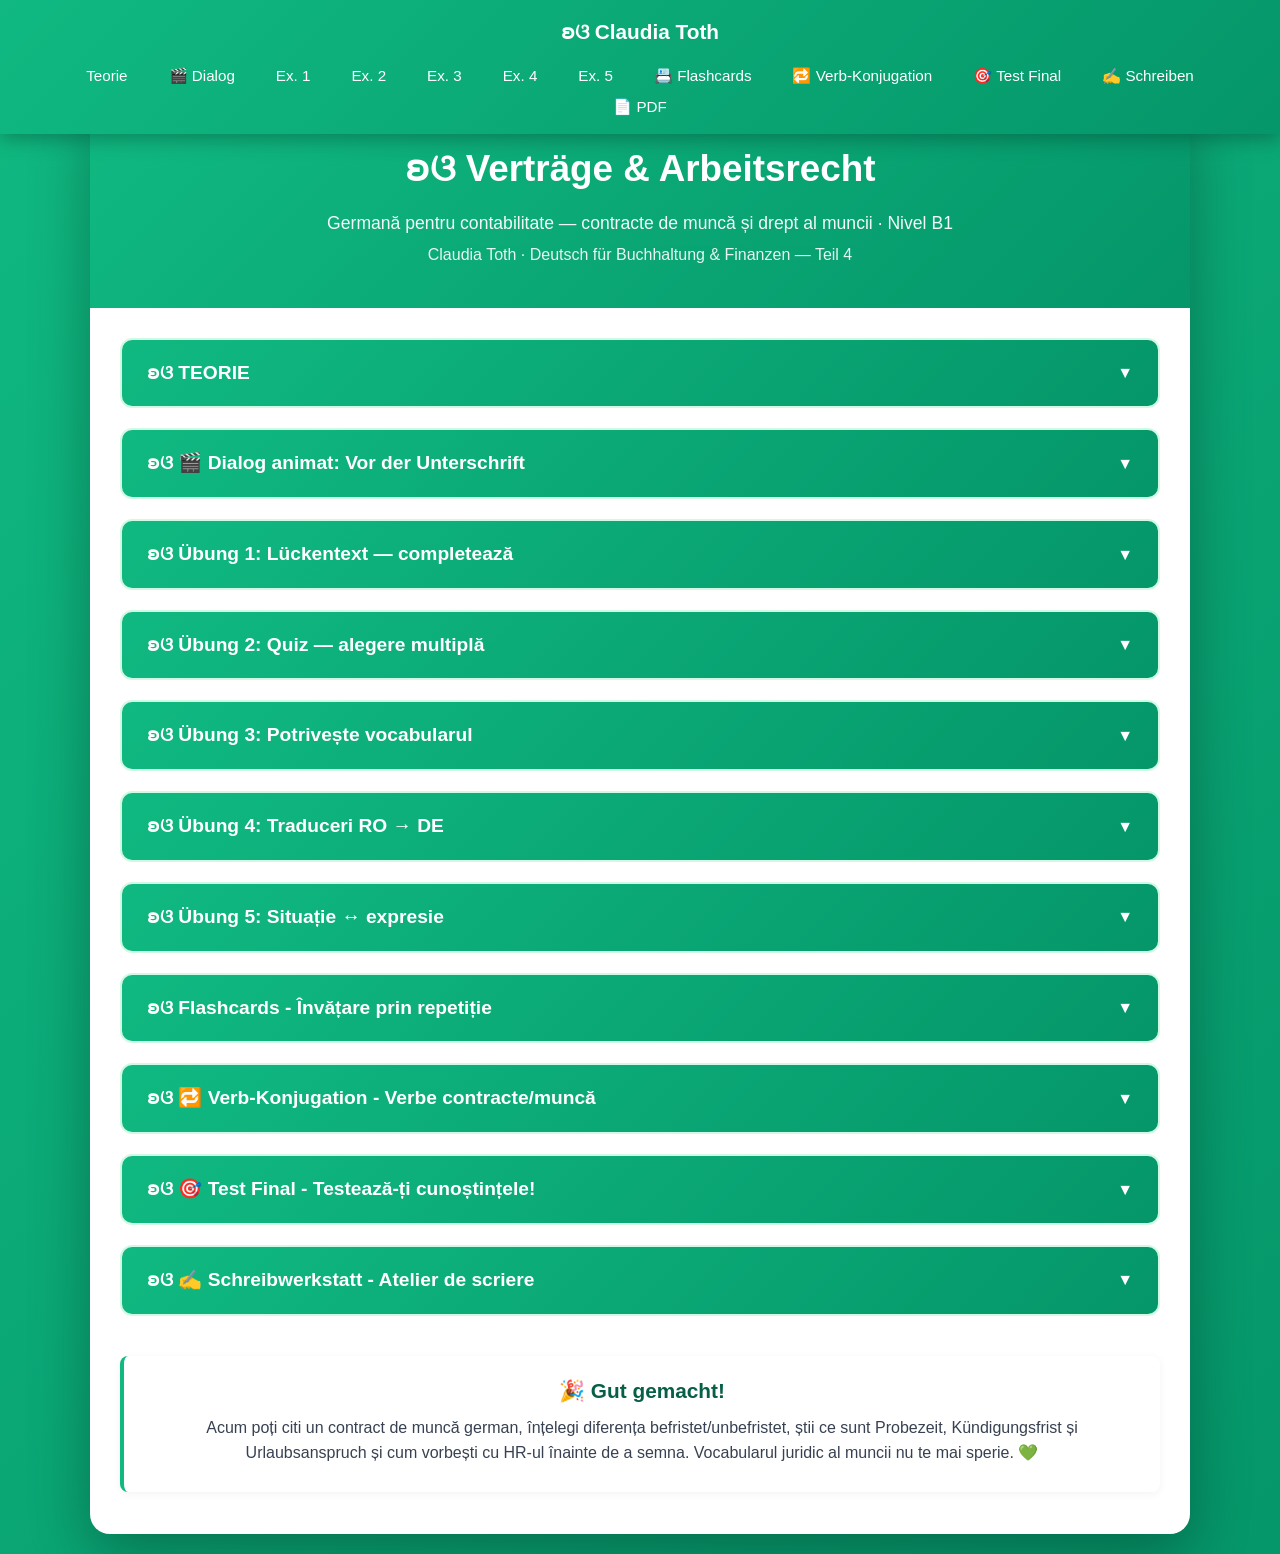
==== index.html @ 145c4a1c "Buchhaltung Teil 4 — Verträge & Arbeitsrecht (B1) Contract de muncă și drept al muncii: Arbeitsvertr" ====
<!DOCTYPE html>
<html lang="ro">
<head>
    <meta charset="UTF-8">
    <meta name="robots" content="noindex, nofollow">
    <meta name="viewport" content="width=device-width, initial-scale=1.0">
    <title>Verträge & Arbeitsrecht — germană pentru contabilitate · B1</title>
    <meta property="og:title" content="Buchhaltung Teil 4 — Verträge & Arbeitsrecht">
    <meta property="og:description" content="Germană pentru contracte de muncă și drept al muncii: Arbeitsvertrag, Probezeit, Kündigungsfrist, Urlaub, befristet/unbefristet + dialog animat la HR. Nivel B1.">
    <meta property="og:type" content="website">
    <link rel="stylesheet" href="styles.css">
</head>
<body>
    <nav class="navbar">
        <a href="#top" class="navbar-logo">ʚଓ Claudia Toth</a>
        <ul class="navbar-menu">
            <li><a href="#teorie" onclick="openSection(0)">Teorie</a></li>
            <li><a href="#dialog" onclick="openSection(1)">🎬 Dialog</a></li>
            <li><a href="#ex1" onclick="openSection(2)">Ex. 1</a></li>
            <li><a href="#ex2" onclick="openSection(3)">Ex. 2</a></li>
            <li><a href="#ex3" onclick="openSection(4)">Ex. 3</a></li>
            <li><a href="#ex4" onclick="openSection(5)">Ex. 4</a></li>
            <li><a href="#ex5" onclick="openSection(6)">Ex. 5</a></li>
            <li><a href="#flashcards" onclick="openSection(7)">📇 Flashcards</a></li>
            <li><a href="#verbs" onclick="openSection(8)">🔁 Verb-Konjugation</a></li>
            <li><a href="#final-test" onclick="openSection(9)">🎯 Test Final</a></li>
            <li><a href="#schreiben" onclick="openSection(10)">✍️ Schreiben</a></li>
            <li><a href="curs-buchhaltung-4-vertraege-arbeitsrecht.pdf" download>📄 PDF</a></li>
        </ul>
    </nav>

    <div class="container" id="top">
        <div class="header">
            <h1>ʚଓ Verträge & Arbeitsrecht</h1>
            <p class="subtitle">Germană pentru contabilitate — contracte de muncă și drept al muncii · Nivel B1</p>
            <p>Claudia Toth · Deutsch für Buchhaltung & Finanzen — Teil 4</p>
        </div>

        <div class="content">
            <div class="section" id="teorie">
                <div class="section-header" onclick="toggleMainSection(0)"><h3>ʚଓ TEORIE</h3><span class="arrow">▼</span></div>
                <div class="section-content" id="main-section-0"><div id="theory-container"></div></div>
            </div>

            <div class="section" id="dialog">
                <div class="section-header" onclick="toggleMainSection(1)"><h3>ʚଓ 🎬 Dialog animat: Vor der Unterschrift</h3><span class="arrow">▼</span></div>
                <div class="section-content" id="main-section-1">
                    <p style="margin-bottom:14px;"><em>Apasă ▶️ Pornește. Andreea are contractul în față și, înainte să semneze, întreabă HR-ul despre perioada de probă, concediu și preaviz. Herr Berger îi explică. Reascultă orice replică cu 🔁.</em></p>
                    <div id="dialog1-container"></div>
                </div>
            </div>

            <div class="section" id="ex1">
                <div class="section-header" onclick="toggleMainSection(2)"><h3>ʚଓ Übung 1: Lückentext — completează</h3><span class="arrow">▼</span></div>
                <div class="section-content" id="main-section-2">
                    <div id="ex1-container"></div>
                    <div class="btn-container"><button class="btn btn-check" onclick="checkExercise(1)">✓ Verifica</button><button class="btn btn-reset" onclick="resetExercise(1)">↻ Reseteaza</button></div>
                    <div class="score" id="score-1"></div>
                </div>
            </div>

            <div class="section" id="ex2">
                <div class="section-header" onclick="toggleMainSection(3)"><h3>ʚଓ Übung 2: Quiz — alegere multiplă</h3><span class="arrow">▼</span></div>
                <div class="section-content" id="main-section-3">
                    <div id="ex2-container"></div>
                    <div class="btn-container"><button class="btn btn-check" onclick="checkExercise(2)">✓ Verifica</button><button class="btn btn-reset" onclick="resetExercise(2)">↻ Reseteaza</button></div>
                    <div class="score" id="score-2"></div>
                </div>
            </div>

            <div class="section" id="ex3">
                <div class="section-header" onclick="toggleMainSection(4)"><h3>ʚଓ Übung 3: Potrivește vocabularul</h3><span class="arrow">▼</span></div>
                <div class="section-content" id="main-section-4">
                    <div id="ex3-container"></div>
                    <div class="btn-container"><button class="btn btn-check" onclick="checkExercise(3)">✓ Verifica</button><button class="btn btn-reset" onclick="resetExercise(3)">↻ Reseteaza</button></div>
                    <div class="score" id="score-3"></div>
                </div>
            </div>

            <div class="section" id="ex4">
                <div class="section-header" onclick="toggleMainSection(5)"><h3>ʚଓ Übung 4: Traduceri RO → DE</h3><span class="arrow">▼</span></div>
                <div class="section-content" id="main-section-5">
                    <div id="ex4-container"></div>
                    <div class="btn-container"><button class="btn btn-check" onclick="checkExercise(4)">✓ Verifica</button><button class="btn btn-reset" onclick="resetExercise(4)">↻ Reseteaza</button></div>
                    <div class="score" id="score-4"></div>
                </div>
            </div>

            <div class="section" id="ex5">
                <div class="section-header" onclick="toggleMainSection(6)"><h3>ʚଓ Übung 5: Situație ↔ expresie</h3><span class="arrow">▼</span></div>
                <div class="section-content" id="main-section-6">
                    <div id="ex5-container"></div>
                    <div class="btn-container"><button class="btn btn-check" onclick="checkExercise(5)">✓ Verifica</button><button class="btn btn-reset" onclick="resetExercise(5)">↻ Reseteaza</button></div>
                    <div class="score" id="score-5"></div>
                </div>
            </div>

            <div class="section" id="flashcards">
                <div class="section-header" onclick="toggleMainSection(7)"><h3>ʚଓ Flashcards - Învățare prin repetiție</h3><span class="arrow">▼</span></div>
                <div class="section-content" id="main-section-7"><div id="flashcards-container"></div></div>
            </div>

            <div class="section" id="verbs">
                <div class="section-header" onclick="toggleMainSection(8)"><h3>ʚଓ 🔁 Verb-Konjugation - Verbe contracte/muncă</h3><span class="arrow">▼</span></div>
                <div class="section-content" id="main-section-8"><div id="verbs-container"></div></div>
            </div>

            <div class="section" id="final-test">
                <div class="section-header" onclick="toggleMainSection(9)"><h3>ʚଓ 🎯 Test Final - Testează-ți cunoștințele!</h3><span class="arrow">▼</span></div>
                <div class="section-content" id="main-section-9"><div id="final-test-container"></div></div>
            </div>

            <div class="section" id="schreiben">
                <div class="section-header" onclick="toggleMainSection(10)"><h3>ʚଓ ✍️ Schreibwerkstatt - Atelier de scriere</h3><span class="arrow">▼</span></div>
                <div class="section-content" id="main-section-10">
                    <div class="exercise-instruction">
                        <strong>✍️ Sarcina de scriere:</strong> Scrie un text scurt (aprox. <strong>40-60 de cuvinte</strong>) — descrie contractul tău de muncă din Germania sau întrebările pe care le ai înainte de a semna. Folosește <strong>minimum 6 cuvinte</strong> din lecție.
                    </div>
                    <div class="theory-box" style="background:#f0fdf4;">
                        <h4>💡 Răspunde la întrebările (Leitfragen):</h4>
                        <ul style="margin:6px 0 0 18px; line-height:1.7;">
                            <li>📄 <strong>Ist Ihr Vertrag befristet oder unbefristet?</strong> (Contractul tău e determinat sau nedeterminat?)</li>
                            <li>🕒 <strong>Wie lange ist die Probezeit?</strong> (Cât e perioada de probă?)</li>
                            <li>🌴 <strong>Wie viele Urlaubstage haben Sie?</strong> (Câte zile de concediu ai?)</li>
                            <li>📝 <strong>Wie lang ist die Kündigungsfrist?</strong> (Cât e termenul de preaviz?)</li>
                            <li>👔 <strong>Was möchten Sie fragen, bevor Sie unterschreiben?</strong> (Ce vrei să întrebi înainte de a semna?)</li>
                        </ul>
                    </div>
                    <div class="theory-box" style="background:#fffbeb; border-left:4px solid #f59e0b;">
                        <h4>📝 Model (ca să-ți fie mai ușor):</h4>
                        <p class="de" style="color:#065f46;"><em>Morgen unterschreibe ich meinen Arbeitsvertrag. Der Vertrag ist zunächst auf ein Jahr befristet. Die Probezeit dauert sechs Monate. Ich habe 30 Urlaubstage im Jahr und arbeite in Vollzeit. Die Kündigungsfrist ist vier Wochen. Bevor ich unterschreibe, möchte ich fragen: Kann der Vertrag danach verlängert werden?</em></p>
                        <p class="ro" style="color:#6b7280; font-style:italic;">(Mâine îmi semnez contractul de muncă. Contractul e deocamdată pe perioadă determinată, pe un an. Perioada de probă durează șase luni. Am 30 de zile de concediu pe an și lucrez cu normă întreagă. Termenul de preaviz e patru săptămâni. Înainte să semnez, vreau să întreb: poate fi prelungit contractul după aceea?)</p>
                    </div>
                    <div style="text-align:center; margin-top:22px;">
                        <p style="color:#047857; margin-bottom:14px; font-size:1rem;">Când ești gata, trimite-mi textul tău prin formular. Îl citesc și îți dau feedback personalizat. 🦋</p>
                        <a href="https://forms.gle/RGNQKLN9sDPWQDJt6" target="_blank" rel="noopener noreferrer" style="display:inline-block; background:#10B981; color:white; padding:14px 32px; border-radius:10px; text-decoration:none; font-weight:bold; font-size:1.05rem; box-shadow:0 2px 6px rgba(16,185,129,0.3);">✍️ Trimite textul tău →</a>
                    </div>
                </div>
            </div>

            <div class="theory-box" style="text-align: center; margin-top: 40px;">
                <p style="font-size: 1.3rem; font-weight: bold; color: #065f46;">🎉 Gut gemacht!</p>
                <p>Acum poți citi un contract de muncă german, înțelegi diferența befristet/unbefristet, știi ce sunt Probezeit, Kündigungsfrist și Urlaubsanspruch și cum vorbești cu HR-ul înainte de a semna. Vocabularul juridic al muncii nu te mai sperie. 💚</p>
            </div>
        </div>
    </div>

    <script src="theory.js"></script>
    <script src="dialogs.js?v=1"></script>
    <script src="exercises.js"></script>
    <script src="flashcards.js"></script>
    <script src="verbs.js"></script>
    <script src="final-test.js"></script>
    <script src="main.js"></script>
</body>
</html>
---- styles.css ----
/* ============================================
   CLAUDIA TOTH - NOMEN-VERB-VERBINDUNGEN
   Design verde profesional · Mobile responsive
   ============================================ */

* {
    margin: 0;
    padding: 0;
    box-sizing: border-box;
}

body {
    font-family: 'Segoe UI', Tahoma, Geneva, Verdana, sans-serif;
    background: linear-gradient(135deg, #10b981 0%, #059669 100%);
    line-height: 1.6;
    padding: 0;
    padding-top: 80px;
    min-height: 100vh;
    color: #374151;
}

/* ============================================
   NAVIGATION BAR
   ============================================ */
.navbar {
    position: fixed;
    top: 0;
    left: 0;
    right: 0;
    background: linear-gradient(135deg, #10b981 0%, #059669 100%);
    padding: 15px 30px;
    box-shadow: 0 4px 20px rgba(0,0,0,0.3);
    z-index: 1000;
    display: flex;
    flex-direction: column;
    gap: 15px;
    align-items: center;
    justify-content: center;
}

.navbar-logo {
    color: white;
    font-size: 1.3rem;
    font-weight: bold;
    text-decoration: none;
}

.navbar-menu {
    display: flex;
    gap: 5px;
    list-style: none;
    align-items: center;
    flex-wrap: wrap;
    justify-content: center;
}

.navbar-menu a {
    color: white;
    text-decoration: none;
    padding: 10px 18px;
    border-radius: 8px;
    transition: all 0.3s;
    font-size: 0.95rem;
    font-weight: 500;
}

.navbar-menu a:hover {
    background: rgba(255,255,255,0.2);
    transform: translateY(-2px);
}

/* ============================================
   CONTAINER PRINCIPAL
   ============================================ */
.container {
    max-width: 1100px;
    margin: 20px auto;
    background: white;
    border-radius: 20px;
    box-shadow: 0 20px 60px rgba(0,0,0,0.3);
    overflow: hidden;
}

.header {
    background: linear-gradient(135deg, #10b981 0%, #059669 100%);
    color: white;
    padding: 40px 30px;
    text-align: center;
}

.header h1 {
    font-size: 2.3rem;
    margin-bottom: 10px;
}

.header .subtitle {
    font-size: 1.1rem;
    opacity: 0.95;
    margin-bottom: 5px;
}

.header p {
    font-size: 1rem;
    opacity: 0.9;
}

.content {
    padding: 30px;
}

/* ============================================
   SECȚIUNI (Teorie + Exerciții)
   ============================================ */
.section {
    margin-bottom: 20px;
    scroll-margin-top: 100px;
    border-radius: 12px;
    overflow: hidden;
    border: 2px solid #d1fae5;
}

.section-header {
    background: linear-gradient(135deg, #10b981 0%, #059669 100%);
    color: white;
    padding: 18px 25px;
    cursor: pointer;
    display: flex;
    justify-content: space-between;
    align-items: center;
    transition: all 0.3s;
}

.section-header:hover {
    background: linear-gradient(135deg, #059669 0%, #047857 100%);
}

.section-header h3 {
    font-size: 1.2rem;
}

.arrow {
    transition: transform 0.3s;
    font-size: 1rem;
}

.arrow.rotated {
    transform: rotate(180deg);
}

.section-content {
    display: none;
    padding: 25px;
    background: #f0fdf4;
}

.section-content.active {
    display: block;
    animation: fadeIn 0.4s ease-in-out;
}

@keyframes fadeIn {
    from { opacity: 0; transform: translateY(-5px); }
    to { opacity: 1; transform: translateY(0); }
}

/* ============================================
   SUB-SECȚIUNI (în Teorie)
   ============================================ */
.sub-section {
    margin-bottom: 12px;
    border-radius: 10px;
    overflow: hidden;
    border: 1px solid #a7f3d0;
    background: white;
}

.sub-section-header {
    background: #d1fae5;
    color: #065f46;
    padding: 12px 18px;
    cursor: pointer;
    display: flex;
    justify-content: space-between;
    align-items: center;
    font-weight: 600;
    transition: background 0.3s;
    gap: 10px;
}

.sub-section-header > span:first-child {
    flex: 1;
}

.sub-section-header:hover {
    background: #a7f3d0;
}

/* ============================================
   AUDIO PLAYER (Play / Stop la fiecare subtitlu)
   ============================================ */
.audio-player {
    display: flex;
    align-items: center;
}

.audio-btn {
    background: #10b981;
    color: white;
    border: none;
    width: 36px;
    height: 36px;
    border-radius: 50%;
    cursor: pointer;
    font-size: 0.9rem;
    transition: all 0.3s;
    display: flex;
    align-items: center;
    justify-content: center;
    padding: 0;
    box-shadow: 0 2px 6px rgba(16, 185, 129, 0.3);
}

.audio-btn:hover {
    background: #059669;
    transform: scale(1.1);
    box-shadow: 0 4px 10px rgba(16, 185, 129, 0.5);
}

.audio-btn:active {
    transform: scale(0.95);
}

.lesson-audio {
    display: flex;
    align-items: center;
    gap: 12px;
    margin-bottom: 18px;
    padding: 10px 14px;
    background: #f0fdf4;
    border-left: 4px solid #10b981;
    border-radius: 6px;
}

.lesson-audio-label {
    color: #065f46;
    font-weight: 600;
    font-size: 0.95rem;
}

.sub-arrow {
    transition: transform 0.3s;
}

.sub-arrow.rotated {
    transform: rotate(180deg);
}

.sub-section-content {
    display: none;
    padding: 18px;
    background: white;
}

.sub-section-content.active {
    display: block;
}

/* ============================================
   THEORY BOX
   ============================================ */
.theory-box {
    background: white;
    border-left: 4px solid #10b981;
    padding: 18px 22px;
    margin: 12px 0;
    border-radius: 8px;
    box-shadow: 0 2px 8px rgba(0,0,0,0.05);
}

.theory-box h4 {
    color: #065f46;
    margin-bottom: 10px;
    font-size: 1.1rem;
}

.theory-box p {
    margin-bottom: 8px;
}

.theory-box ul {
    margin-left: 20px;
    margin-top: 8px;
}

.theory-box li {
    margin-bottom: 6px;
}

/* Exemple în context */
.example-box {
    background: #ecfdf5;
    border: 1px dashed #10b981;
    padding: 12px 16px;
    border-radius: 8px;
    margin: 10px 0;
    font-style: italic;
}

.example-box .de {
    color: #065f46;
    font-weight: 600;
    font-style: normal;
}

.example-box .ro {
    color: #6b7280;
    font-size: 0.95rem;
    margin-top: 4px;
}

/* Tabele teorie */
.theory-table {
    width: 100%;
    border-collapse: collapse;
    margin: 12px 0;
    background: white;
    border-radius: 8px;
    overflow: hidden;
    box-shadow: 0 2px 6px rgba(0,0,0,0.05);
}

.theory-table th {
    background: #10b981;
    color: white;
    padding: 12px;
    text-align: left;
    font-weight: 600;
}

.theory-table td {
    padding: 10px 12px;
    border-bottom: 1px solid #d1fae5;
}

.theory-table tr:last-child td {
    border-bottom: none;
}

.theory-table tr:nth-child(even) {
    background: #f0fdf4;
}

.theory-table .verb {
    color: #059669;
    font-weight: bold;
}

.theory-table .nomen {
    color: #065f46;
    font-weight: 600;
}

.theory-table .ro-text {
    color: #6b7280;
    font-style: italic;
    font-size: 0.95rem;
}

/* ============================================
   EXERCIȚII
   ============================================ */
.exercise-instruction {
    background: #fffbeb;
    border-left: 4px solid #f59e0b;
    padding: 12px 18px;
    margin-bottom: 18px;
    border-radius: 8px;
    color: #78350f;
}

.exercise-item {
    background: white;
    padding: 15px 18px;
    margin-bottom: 12px;
    border-radius: 10px;
    display: flex;
    align-items: flex-start;
    gap: 12px;
    flex-wrap: wrap;
    box-shadow: 0 2px 6px rgba(0,0,0,0.05);
}

.exercise-number {
    background: #10b981;
    color: white;
    width: 30px;
    height: 30px;
    border-radius: 50%;
    display: flex;
    align-items: center;
    justify-content: center;
    font-weight: bold;
    flex-shrink: 0;
    font-size: 0.9rem;
}

.input-group {
    flex: 1;
    min-width: 200px;
    display: flex;
    flex-direction: column;
    gap: 6px;
}

.input-group label {
    color: #374151;
    font-size: 1rem;
    line-height: 1.5;
}

.input-group .nomen-highlight {
    color: #065f46;
    font-weight: bold;
    background: #d1fae5;
    padding: 2px 8px;
    border-radius: 5px;
}

.input-group input[type="text"],
.input-group select {
    padding: 10px 14px;
    border: 2px solid #d1fae5;
    border-radius: 8px;
    font-size: 1rem;
    font-family: inherit;
    transition: all 0.3s;
    background: white;
}

.input-group input[type="text"]:focus,
.input-group select:focus {
    outline: none;
    border-color: #10b981;
    box-shadow: 0 0 0 3px rgba(16, 185, 129, 0.15);
}

/* Multiple choice */
.mc-options {
    display: flex;
    flex-direction: column;
    gap: 8px;
    margin-top: 8px;
}

.mc-option {
    display: flex;
    align-items: center;
    gap: 10px;
    padding: 8px 12px;
    border-radius: 8px;
    transition: background 0.2s;
    cursor: pointer;
}

.mc-option:hover {
    background: #f0fdf4;
}

.mc-option input[type="radio"] {
    cursor: pointer;
    width: 18px;
    height: 18px;
    accent-color: #10b981;
}

.mc-option label {
    cursor: pointer;
    flex: 1;
}

/* Feedback */
.feedback {
    width: 100%;
    margin-top: 8px;
    padding: 0;
    font-size: 0.95rem;
    border-radius: 6px;
    transition: all 0.3s;
}

.feedback.correct {
    background: #d1fae5;
    color: #065f46;
    padding: 10px 14px;
    border-left: 3px solid #10b981;
}

.feedback.incorrect {
    background: #fee2e2;
    color: #991b1b;
    padding: 10px 14px;
    border-left: 3px solid #ef4444;
}

.feedback.correct::before {
    content: "✓ Richtig! ";
    font-weight: bold;
}

.feedback.incorrect::before {
    content: "✗ Falsch. ";
    font-weight: bold;
}

/* ============================================
   BUTOANE
   ============================================ */
.btn-container {
    display: flex;
    gap: 15px;
    justify-content: center;
    margin: 30px 0;
    flex-wrap: wrap;
}

.btn {
    padding: 14px 32px;
    border: none;
    border-radius: 10px;
    font-size: 1rem;
    font-weight: 600;
    cursor: pointer;
    transition: all 0.3s;
    font-family: inherit;
}

.btn-check {
    background: linear-gradient(135deg, #10b981 0%, #059669 100%);
    color: white;
}

.btn-check:hover {
    transform: translateY(-2px);
    box-shadow: 0 8px 20px rgba(16, 185, 129, 0.4);
}

.btn-reset {
    background: #6b7280;
    color: white;
}

.btn-reset:hover {
    background: #4b5563;
    transform: translateY(-2px);
    box-shadow: 0 8px 20px rgba(107, 114, 128, 0.4);
}

/* ============================================
   SCOR
   ============================================ */
.score {
    display: none;
    background: linear-gradient(135deg, #10b981 0%, #059669 100%);
    color: white;
    padding: 25px;
    border-radius: 12px;
    text-align: center;
    margin: 20px 0;
    scroll-margin-top: 100px;
}

.score.show {
    display: block;
    animation: fadeIn 0.5s;
}

.score-value {
    font-size: 2rem;
    font-weight: bold;
    margin-bottom: 10px;
}

.score-message {
    font-size: 1.1rem;
}

/* ============================================
   FLASHCARDS
   ============================================ */
.flashcard-counter {
    text-align: center;
    margin-bottom: 15px;
    color: #065f46;
    font-weight: 600;
}

.flashcard {
    background: white;
    border-radius: 16px;
    padding: 50px 30px;
    min-height: 220px;
    display: flex;
    align-items: center;
    justify-content: center;
    text-align: center;
    cursor: pointer;
    box-shadow: 0 4px 15px rgba(0,0,0,0.1);
    transition: transform 0.3s;
    position: relative;
    border: 3px solid #10b981;
}

.flashcard:hover {
    transform: scale(1.02);
}

.flashcard-content {
    width: 100%;
}

.flashcard .de {
    font-size: 1.8rem;
    color: #065f46;
    font-weight: bold;
    margin-bottom: 10px;
}

.flashcard .ro {
    font-size: 1.2rem;
    color: #6b7280;
    font-style: italic;
    display: none;
}

.flashcard.flipped .ro {
    display: block;
    animation: fadeIn 0.3s;
}

.flashcard-hint {
    position: absolute;
    bottom: 12px;
    left: 0;
    right: 0;
    color: #9ca3af;
    font-size: 0.85rem;
}

.flashcard-audio-btn {
    position: absolute;
    top: 15px;
    right: 15px;
    background: #10b981;
    color: white;
    border: none;
    width: 40px;
    height: 40px;
    border-radius: 50%;
    font-size: 1.2rem;
    cursor: pointer;
    transition: all 0.3s;
    display: flex;
    align-items: center;
    justify-content: center;
}

.flashcard-audio-btn:hover {
    background: #059669;
    transform: scale(1.1);
}

.flashcard-controls {
    display: flex;
    justify-content: space-between;
    gap: 15px;
    margin-top: 20px;
}

.flashcard-btn {
    flex: 1;
    background: linear-gradient(135deg, #10b981 0%, #059669 100%);
    color: white;
    padding: 12px;
    border: none;
    border-radius: 8px;
    cursor: pointer;
    font-size: 1rem;
    font-weight: 600;
    transition: all 0.3s;
    font-family: inherit;
}

.flashcard-btn:hover {
    transform: translateY(-2px);
    box-shadow: 0 4px 12px rgba(16, 185, 129, 0.4);
}

.flashcard-btn:disabled {
    background: #d1d5db;
    cursor: not-allowed;
    transform: none;
    box-shadow: none;
}

/* ============================================
   MOBILE RESPONSIVE
   ============================================ */
@media (max-width: 768px) {
    body {
        padding: 0;
        padding-top: 140px;
    }

    .navbar {
        padding: 15px;
    }

    .navbar-menu a {
        padding: 8px 12px;
        font-size: 0.85rem;
    }

    .container {
        margin: 10px;
        border-radius: 12px;
    }

    .header h1 {
        font-size: 1.6rem;
    }

    .header .subtitle {
        font-size: 0.95rem;
    }

    .content {
        padding: 15px;
    }

    .section-header h3 {
        font-size: 1rem;
    }

    .exercise-item {
        padding: 12px;
    }

    .input-group {
        min-width: 100%;
    }

    .btn {
        padding: 12px 24px;
        font-size: 0.95rem;
    }

    .flashcard {
        padding: 35px 20px;
        min-height: 180px;
    }

    .flashcard .de {
        font-size: 1.4rem;
    }

    .flashcard .ro {
        font-size: 1rem;
    }

    .theory-table,
    .grammar-table {
        font-size: 0.9rem;
        display: block;
        overflow-x: auto;
        white-space: nowrap;
        -webkit-overflow-scrolling: touch;
        max-width: 100%;
        scrollbar-width: thin;
        scrollbar-color: #f59e0b #fef3c7;
        background-image: linear-gradient(to right, transparent calc(100% - 32px), rgba(245, 158, 11, 0.28) 100%);
        background-attachment: local;
        background-repeat: no-repeat;
    }

    .theory-table::-webkit-scrollbar,
    .grammar-table::-webkit-scrollbar {
        height: 6px;
    }
    .theory-table::-webkit-scrollbar-track,
    .grammar-table::-webkit-scrollbar-track {
        background: #fef3c7;
        border-radius: 3px;
    }
    .theory-table::-webkit-scrollbar-thumb,
    .grammar-table::-webkit-scrollbar-thumb {
        background: #f59e0b;
        border-radius: 3px;
    }

    .theory-table::before,
    .grammar-table::before {
        content: '👈 Glisează lateral pentru toate coloanele 👉';
        display: block;
        background: #fef3c7;
        color: #92400e;
        padding: 6px 10px;
        font-size: 0.72rem;
        text-align: center;
        font-style: italic;
        border-radius: 6px 6px 0 0;
        white-space: nowrap;
        border-bottom: 1px solid #f59e0b;
        position: sticky;
        left: 0;
    }

    .theory-table th,
    .theory-table td,
    .grammar-table th,
    .grammar-table td {
        padding: 8px;
    }
}

/* ============================================
   TRADUCERI ROMÂNĂ sub fiecare propoziție germană
   Permanent vizibile sub tabelele de teorie
   ============================================ */
.ro-translation {
    display: inline-block;
    color: #6b7280;
    font-style: italic;
    font-size: 0.88rem;
    font-weight: normal;
    line-height: 1.4;
    margin-top: 4px;
    padding-left: 8px;
    border-left: 2px solid #fcd34d;
}

/* ============================================
   TEST FINAL - Wizard Style
   ============================================ */

/* Intro section */
.test-intro {
    background: white;
    padding: 30px;
    border-radius: 12px;
    text-align: center;
    box-shadow: 0 2px 8px rgba(0,0,0,0.05);
}

.test-intro h3 {
    color: #065f46;
    font-size: 1.5rem;
    margin-bottom: 15px;
}

.test-intro p {
    color: #374151;
    margin-bottom: 15px;
}

.test-info-list {
    list-style: none;
    padding: 0;
    margin: 20px auto;
    max-width: 500px;
    text-align: left;
}

.test-info-list li {
    padding: 8px 0;
    color: #374151;
}

.btn-large {
    padding: 16px 40px !important;
    font-size: 1.1rem !important;
    margin-top: 15px;
}

/* Wizard - container principal */
.test-wizard {
    background: white;
    padding: 30px;
    border-radius: 12px;
    box-shadow: 0 2px 8px rgba(0,0,0,0.05);
}

/* Progress bar */
.test-progress {
    margin-bottom: 25px;
}

.test-progress-info {
    display: flex;
    justify-content: space-between;
    margin-bottom: 10px;
    font-weight: 600;
    color: #065f46;
    flex-wrap: wrap;
    gap: 10px;
}

.test-progress-bar {
    height: 12px;
    background: #d1fae5;
    border-radius: 6px;
    overflow: hidden;
}

.test-progress-fill {
    height: 100%;
    background: linear-gradient(90deg, #10b981 0%, #059669 100%);
    transition: width 0.4s ease;
    border-radius: 6px;
    box-shadow: 0 0 8px rgba(16, 185, 129, 0.4);
}

/* Întrebarea curentă */
.test-question {
    background: #f0fdf4;
    padding: 25px;
    border-radius: 10px;
    margin-bottom: 20px;
    border: 2px solid #d1fae5;
}

.test-question-label {
    color: #065f46;
    font-weight: 600;
    font-size: 1.05rem;
    margin-bottom: 15px;
}

.test-question-content {
    font-size: 1.15rem;
    color: #374151;
    line-height: 1.8;
    margin-bottom: 12px;
}

.test-blank {
    background: #fef3c7;
    padding: 4px 16px;
    border-radius: 6px;
    border: 2px dashed #f59e0b;
    color: #78350f;
    font-weight: bold;
    margin-right: 8px;
}

.test-translation {
    display: block;
    color: #6b7280;
    font-style: italic;
    margin: 10px 0;
    font-size: 0.95rem;
}

.test-ro-text {
    background: #fff7ed;
    padding: 15px;
    border-radius: 8px;
    border-left: 4px solid #f59e0b;
    color: #78350f;
    font-weight: 500;
}

.test-input {
    width: 100%;
    padding: 12px 16px;
    border: 2px solid #d1fae5;
    border-radius: 8px;
    font-size: 1.05rem;
    font-family: inherit;
    transition: all 0.3s;
    background: white;
    margin-top: 10px;
}

.test-input:focus {
    outline: none;
    border-color: #10b981;
    box-shadow: 0 0 0 3px rgba(16, 185, 129, 0.15);
}

.test-mc {
    margin-top: 15px;
}

.test-mc .mc-option {
    background: white;
    padding: 12px 16px;
    border-radius: 8px;
    margin-bottom: 8px;
    border: 2px solid #d1fae5;
    transition: all 0.2s;
}

.test-mc .mc-option:hover {
    border-color: #10b981;
    background: #f0fdf4;
}

/* Controale wizard */
.test-controls {
    display: flex;
    gap: 12px;
    justify-content: space-between;
    margin-top: 25px;
    flex-wrap: wrap;
}

.btn-secondary {
    background: #6b7280;
    color: white;
}

.btn-secondary:hover {
    background: #4b5563;
    transform: translateY(-2px);
    box-shadow: 0 4px 12px rgba(107, 114, 128, 0.4);
}

.btn:disabled {
    opacity: 0.5;
    cursor: not-allowed;
    transform: none !important;
    box-shadow: none !important;
}

/* Buton ÎNAPOI LA TEORIE */
.btn-back {
    background: linear-gradient(135deg, #6366f1 0%, #4f46e5 100%);
    color: white;
}

.btn-back:hover {
    transform: translateY(-2px);
    box-shadow: 0 8px 20px rgba(99, 102, 241, 0.4);
}

.test-back-top {
    margin-bottom: 20px;
}

/* REZULTATE */
.test-results {
    background: white;
    padding: 30px;
    border-radius: 12px;
    box-shadow: 0 2px 8px rgba(0,0,0,0.05);
}

.test-result-card {
    text-align: center;
    padding: 30px;
    border-radius: 16px;
    margin-bottom: 25px;
}

.test-result-card.passed {
    background: linear-gradient(135deg, #10b981 0%, #059669 100%);
    color: white;
}

.test-result-card.failed {
    background: linear-gradient(135deg, #ef4444 0%, #dc2626 100%);
    color: white;
}

.test-result-emoji {
    font-size: 4rem;
    margin-bottom: 10px;
}

.test-result-badge {
    font-size: 1.3rem;
    font-weight: bold;
    letter-spacing: 2px;
    margin-bottom: 15px;
    opacity: 0.95;
}

.test-result-score {
    font-size: 3rem;
    font-weight: bold;
    margin-bottom: 5px;
}

.test-result-percentage {
    font-size: 2.5rem;
    font-weight: bold;
    margin-bottom: 20px;
    opacity: 0.9;
}

.test-result-message {
    font-size: 1rem;
    line-height: 1.6;
    max-width: 550px;
    margin: 0 auto;
    padding: 0 15px;
}

.pass-mark, .fail-mark {
    margin-top: 20px;
    padding: 12px;
    background: rgba(255,255,255,0.2);
    border-radius: 8px;
    font-weight: 600;
    font-size: 0.95rem;
}

/* Stats categorii */
.test-stats {
    background: #f0fdf4;
    padding: 20px;
    border-radius: 10px;
    margin-bottom: 20px;
    border-left: 4px solid #10b981;
}

.test-stats h4 {
    color: #065f46;
    margin-bottom: 12px;
}

.test-stats ul {
    list-style: none;
    padding: 0;
}

.test-stats li {
    padding: 8px 0;
    border-bottom: 1px solid #d1fae5;
    color: #374151;
}

.test-stats li:last-child {
    border-bottom: none;
}

/* Greșeli */
.test-mistakes {
    background: #fef2f2;
    padding: 20px;
    border-radius: 10px;
    margin-bottom: 20px;
    border-left: 4px solid #ef4444;
}

.test-mistakes h4 {
    color: #991b1b;
    margin-bottom: 15px;
}

.mistake-item {
    background: white;
    padding: 12px 15px;
    border-radius: 8px;
    margin-bottom: 10px;
    line-height: 1.6;
}

/* Acțiuni finale */
.test-final-actions {
    display: flex;
    gap: 15px;
    justify-content: center;
    flex-wrap: wrap;
    margin-top: 25px;
}

/* Mobile responsive pentru test */
@media (max-width: 768px) {
    .test-intro,
    .test-wizard,
    .test-results {
        padding: 20px 15px;
    }
    
    .test-question {
        padding: 18px 15px;
    }
    
    .test-question-content {
        font-size: 1rem;
    }
    
    .test-result-emoji {
        font-size: 3rem;
    }
    
    .test-result-score {
        font-size: 2.2rem;
    }
    
    .test-result-percentage {
        font-size: 1.8rem;
    }
    
    .test-controls {
        flex-direction: column;
    }

    .test-controls .btn {
        width: 100%;
    }
}

/* ============================================
   EX1 - CLICK-MATCH (DE ↔ RO)
   ============================================ */
.dm-board {
    display: grid;
    grid-template-columns: 1fr 1fr;
    gap: 18px;
    margin: 15px 0;
}

.dm-col {
    background: white;
    padding: 14px;
    border-radius: 10px;
    box-shadow: 0 2px 6px rgba(0,0,0,0.05);
    display: flex;
    flex-direction: column;
    gap: 8px;
}

.dm-col-title {
    color: #065f46;
    font-weight: bold;
    margin-bottom: 6px;
    text-align: center;
    font-size: 1rem;
    padding-bottom: 8px;
    border-bottom: 2px solid #d1fae5;
}

.dm-tile {
    padding: 10px 14px;
    background: #f0fdf4;
    border: 2px solid #d1fae5;
    border-radius: 8px;
    cursor: pointer;
    transition: all 0.2s;
    font-weight: 500;
    color: #065f46;
    text-align: center;
}

.dm-tile:hover {
    background: #d1fae5;
    border-color: #10b981;
    transform: translateY(-1px);
}

.dm-tile.dm-selected {
    background: #fef3c7;
    border-color: #f59e0b;
    color: #78350f;
}

.dm-tile.dm-correct {
    background: #d1fae5;
    border-color: #10b981;
    color: #065f46;
    cursor: default;
    opacity: 0.7;
}

.dm-tile.dm-wrong {
    background: #fee2e2;
    border-color: #ef4444;
    color: #991b1b;
    animation: shake 0.4s;
}

.dm-status {
    text-align: center;
    margin-top: 12px;
    padding: 10px;
    background: #fffbeb;
    border-radius: 8px;
    color: #78350f;
    font-weight: 600;
    border-left: 4px solid #f59e0b;
}

@keyframes shake {
    0%, 100% { transform: translateX(0); }
    25% { transform: translateX(-5px); }
    75% { transform: translateX(5px); }
}

/* ============================================
   EX2 - SORT 5 COLOANE
   ============================================ */
.sort-pool {
    display: flex;
    flex-wrap: wrap;
    gap: 8px;
    padding: 14px;
    background: white;
    border: 2px dashed #10b981;
    border-radius: 10px;
    margin: 15px 0;
    min-height: 60px;
}

.sort-tile {
    padding: 8px 14px;
    background: #f0fdf4;
    border: 2px solid #d1fae5;
    border-radius: 8px;
    cursor: pointer;
    transition: all 0.2s;
    font-weight: 500;
    color: #065f46;
    user-select: none;
}

.sort-tile:hover {
    background: #d1fae5;
    border-color: #10b981;
}

.sort-tile.sort-selected {
    background: #fef3c7;
    border-color: #f59e0b;
    color: #78350f;
}

.sort-tile.sort-wrong {
    background: #fee2e2;
    border-color: #ef4444;
    color: #991b1b;
    animation: shake 0.4s;
}

.sort-tile.sort-placed {
    background: #d1fae5;
    border-color: #10b981;
    color: #065f46;
    cursor: default;
}

.sort-cols {
    display: grid;
    grid-template-columns: repeat(5, 1fr);
    gap: 10px;
    margin-top: 12px;
}

.sort-col {
    background: white;
    border: 2px solid #d1fae5;
    border-radius: 10px;
    padding: 10px;
    cursor: pointer;
    min-height: 140px;
    transition: all 0.2s;
}

.sort-col:hover {
    border-color: #10b981;
    background: #f0fdf4;
}

.sort-col-title {
    text-align: center;
    font-weight: bold;
    color: white;
    background: linear-gradient(135deg, #10b981 0%, #059669 100%);
    padding: 6px 10px;
    border-radius: 6px;
    margin-bottom: 8px;
    font-size: 1rem;
}

.sort-col-body {
    display: flex;
    flex-direction: column;
    gap: 6px;
}

/* ============================================
   EX3 - SATZBAU KLAMMER (click-to-build)
   ============================================ */
.satzbau-item {
    background: white;
    padding: 15px 18px;
    margin-bottom: 12px;
    border-radius: 10px;
    display: flex;
    align-items: flex-start;
    gap: 12px;
    box-shadow: 0 2px 6px rgba(0,0,0,0.05);
}

.satzbau-answer {
    min-height: 50px;
    padding: 12px;
    background: #fffbeb;
    border: 2px dashed #f59e0b;
    border-radius: 8px;
    margin: 8px 0;
    display: flex;
    flex-wrap: wrap;
    gap: 6px;
    align-items: center;
}

.satzbau-answer-placeholder {
    color: #9ca3af;
    font-style: italic;
    font-size: 0.95rem;
}

.satzbau-pool {
    display: flex;
    flex-wrap: wrap;
    gap: 8px;
    padding: 10px;
    background: #f0fdf4;
    border-radius: 8px;
    margin-top: 8px;
}

.satzbau-word {
    padding: 8px 14px;
    background: white;
    border: 2px solid #d1fae5;
    border-radius: 8px;
    cursor: pointer;
    transition: all 0.2s;
    font-weight: 500;
    color: #065f46;
    user-select: none;
}

.satzbau-word:hover {
    background: #d1fae5;
    border-color: #10b981;
    transform: translateY(-1px);
}

.satzbau-word.satzbau-used {
    background: #f3f4f6;
    color: #d1d5db;
    border-color: #e5e7eb;
    cursor: not-allowed;
    opacity: 0.5;
}

.satzbau-picked {
    padding: 6px 12px;
    background: #10b981;
    color: white;
    border-radius: 6px;
    cursor: pointer;
    font-weight: 500;
    transition: all 0.2s;
}

.satzbau-picked:hover {
    background: #ef4444;
}

/* ============================================
   EX4 - AUDIO DICTATION
   ============================================ */
.dict-play-btn {
    background: linear-gradient(135deg, #10b981 0%, #059669 100%);
    color: white;
    border: none;
    padding: 8px 16px;
    border-radius: 8px;
    cursor: pointer;
    font-weight: 600;
    font-family: inherit;
    transition: all 0.2s;
    font-size: 0.95rem;
}

.dict-play-btn:hover {
    transform: translateY(-1px);
    box-shadow: 0 4px 10px rgba(16, 185, 129, 0.4);
}

/* ============================================
   EX5 - FIND-THE-MISTAKE
   ============================================ */
.mistake-options {
    display: flex;
    flex-direction: column;
    gap: 8px;
    margin-top: 8px;
}

.mistake-opt {
    padding: 10px 14px;
    background: white;
    border: 2px solid #d1fae5;
    border-radius: 8px;
    cursor: pointer;
    transition: all 0.2s;
    color: #374151;
}

.mistake-opt:hover {
    border-color: #10b981;
    background: #f0fdf4;
}

.mistake-opt.mistake-picked {
    border-color: #f59e0b;
    background: #fef3c7;
    color: #78350f;
    font-weight: 600;
}

.mistake-opt-letter {
    font-weight: bold;
    color: #065f46;
    margin-right: 6px;
}

/* ============================================
   MOBILE pentru widgeturile interactive
   ============================================ */
@media (max-width: 768px) {
    .dm-board {
        grid-template-columns: 1fr;
        gap: 12px;
    }
    .sort-cols {
        grid-template-columns: repeat(2, 1fr);
    }
    .sort-col {
        min-height: 100px;
    }
    .satzbau-item {
        flex-direction: column;
        padding: 12px;
    }
}

/* ============================================
   PDF — footer @page + secțiuni EXPANDATE la print
   ⚠️ NU se schimbă interfața web. Doar la PRINT secțiunile colapsabile
   se deschid, ca PDF-ul să conțină MATERIA, nu doar header-ele.
   ============================================ */
@page {
    size: A4;
    margin: 18mm 14mm 22mm 14mm;
    @bottom-left { content: "ʚଓ © 2026 Claudia Toth"; font-size: 9pt; color: #065f46; }
    @bottom-right { content: "pag. " counter(page) " / " counter(pages); font-size: 9pt; color: #6b7280; }
}

@media print {
    /* Forțează TOATE secțiunile + sub-secțiunile deschise → PDF cu materia completă */
    .section-content { display: block !important; }
    .sub-section-content { display: block !important; }
    /* Ascunde decorațiunile interactive (săgeți, navbar, butoane verifică/reset) */
    .navbar { display: none !important; }
    .arrow, .sub-arrow { display: none !important; }
    .btn-container { display: none !important; }
    .section-header, .sub-section-header { cursor: default; }
    /* Păstrează culorile la print (verzi + gradient) */
    body { background: white; padding-top: 0; -webkit-print-color-adjust: exact; print-color-adjust: exact; }
    .container { box-shadow: none; margin: 0; max-width: 100%; }
    .header, .section-header { -webkit-print-color-adjust: exact; print-color-adjust: exact; }
    /* Evită break-uri inestetice în mijlocul tabelelor/cardurilor */
    .theory-box, .example-box, .theory-table, .sub-section { page-break-inside: avoid; break-inside: avoid; }
}

/* ===== CAST BANNER (personajele Annettes Deutschkurs) =====
   ⚠️ NU șterge — acest bloc este parte din TEMPLATE-ul canonical
   folosit de lesson-generator. Rămâne dormant dacă lecția nu are
   <div class="cast-banner"> în HTML, dar e ACTIV pentru toate
   lecțiile noi generate care folosesc cast-grid (A1+A2 standard).
   Spec complet în IMPORTANT PENTRU AGENTI/AGENTS-README.md §🌐 CAST GRID. */
.cast-banner {
    background: linear-gradient(135deg, #ecfdf5 0%, #d1fae5 100%);
    border: 2px solid #10B981;
    border-radius: 12px;
    padding: 16px;
    margin: 20px 0;
    text-align: center;
}
.cast-banner h4 {
    color: #065f46;
    margin: 0 0 12px;
    font-size: 1.1rem;
}
.cast-grid {
    display: grid;
    grid-template-columns: repeat(6, 1fr);
    gap: 8px;
    max-width: 720px;
    margin: 0 auto;
}
.cast-card {
    background: #fff;
    border-radius: 8px;
    padding: 8px 4px;
    text-align: center;
    box-shadow: 0 1px 3px rgba(0,0,0,0.06);
}
.cast-card img {
    width: 60px;
    height: 80px;
    object-fit: contain;
    display: block;
    margin: 0 auto 4px;
}
.cast-card .name {
    font-size: 0.72rem;
    font-weight: 700;
    color: #065f46;
    line-height: 1.2;
}
.cast-card .detail {
    font-size: 0.65rem;
    color: #6b7280;
    line-height: 1.2;
    margin-top: 2px;
}
@media (max-width: 768px) {
    .cast-grid { grid-template-columns: repeat(3, 1fr); }
}

/* ===== ANDREEA NOTE (caseta cu tip de la cursantă Andreea) — REGULA 15 ===== */
/* Avatar 44×56px (NU dimensiune nativă!) — adăugat în template 28 mai 2026 */
/* după bug raportat de Claudia pe A2 L2 (andreeas-diplom) */
.andreea-note {
    background: #fffbeb;
    border-left: 4px solid #f59e0b;
    border-radius: 0 8px 8px 0;
    padding: 12px 16px;
    margin: 14px 0;
    display: flex;
    gap: 12px;
    align-items: flex-start;
}
.andreea-note-avatar {
    width: 44px;
    height: 56px;
    object-fit: contain;
    flex-shrink: 0;
}
.andreea-note-content {
    flex: 1;
}
.andreea-note-content .speaker {
    font-weight: 700;
    color: #92400e;
    font-size: 0.85rem;
    margin-bottom: 4px;
}
.andreea-note-content .speaker::before {
    content: "💚 ";
}
.andreea-note-content .text {
    color: #78350f;
    font-size: 0.92rem;
    font-style: italic;
    line-height: 1.55;
}

/* ===== GRAMMAR-TABLE (desktop) — REGULA 3 OBLIGATORIE ===== */
/* Adăugat 28 mai 2026 în template — lipsea din global CSS */
.grammar-table {
    width: 100%;
    border-collapse: collapse;
    margin: 10px 0;
    background: white;
    border-radius: 6px;
    overflow: hidden;
    box-shadow: 0 1px 4px rgba(0,0,0,0.04);
}
.grammar-table th {
    background: #d1fae5;
    color: #065f46;
    padding: 12px 16px;
    text-align: left;
    font-weight: 600;
    border-bottom: 2px solid #047857;
    white-space: nowrap;
}
.grammar-table td {
    padding: 12px 16px;
    border-bottom: 1px solid #ecfdf5;
    vertical-align: middle;
}
.grammar-table tr:last-child td {
    border-bottom: none;
}
.grammar-table tr:nth-child(even) {
    background: #f0fdf4;
}

/* ===== REGULA 14 PATCH â€” touch scroll mobile (fix raportat 31 mai 2026) ===== */
@media (max-width: 768px) {
    .theory-table,
    .grammar-table {
        touch-action: pan-x !important;
        -webkit-overflow-scrolling: touch !important;
        overflow-x: auto !important;
    }
    /* Wrapper-ul (theory-box) nu trebuie sÄƒ blocheze scroll-ul */
    .theory-box {
        overflow: visible !important;
    }
    /* Verb cards la fel */
    .verb-card {
        overflow-x: auto !important;
        -webkit-overflow-scrolling: touch !important;
    }
}

/* ============================================
   DIALOG ANIMAT (motor Pflege) — Andreea ↔ Annette
   ============================================ */
.animated-dialog { background: white; border-radius: 16px; padding: 20px; margin: 16px 0; box-shadow: 0 4px 18px rgba(6, 95, 70, 0.1); }
.dialog-context { background: #f0fdf4; border-left: 4px solid #10b981; padding: 10px 14px; border-radius: 6px; color: #065f46; font-size: 0.9rem; margin-bottom: 18px; }
.stage-container { background: linear-gradient(135deg, #f0fdf4 0%, #ecfdf5 100%); border-radius: 12px; padding: 24px 16px; margin: 14px 0; }
.stage { display: grid; grid-template-columns: 1fr 1fr; gap: 24px; align-items: start; }
.character-wrapper { display: flex; flex-direction: column; align-items: center; position: relative; transition: all 0.3s; opacity: 0.55; }
.character-wrapper.speaking { opacity: 1; transform: scale(1.05); }
.character-wrapper.speaking .character-avatar { animation: pulse 1.5s infinite; box-shadow: 0 0 0 6px rgba(16, 185, 129, 0.25); }
@keyframes pulse { 0% { box-shadow: 0 0 0 0 rgba(16, 185, 129, 0.4); } 70% { box-shadow: 0 0 0 12px rgba(16, 185, 129, 0); } 100% { box-shadow: 0 0 0 0 rgba(16, 185, 129, 0); } }
.character-avatar { width: 90px; height: 90px; border-radius: 50%; overflow: hidden; border: 3px solid #10b981; background: white; display: flex; align-items: center; justify-content: center; }
.character-avatar img { width: 100%; height: 100%; object-fit: cover; }
.character-label { margin-top: 8px; color: #065f46; font-weight: 700; font-size: 0.95rem; }
.speech-bubble { position: relative; margin-top: 14px; background: white; border: 2px solid #10b981; border-radius: 14px; padding: 12px 16px; width: 100%; max-width: 280px; opacity: 0; transform: translateY(8px); transition: opacity 0.3s, transform 0.3s; pointer-events: none; box-shadow: 0 4px 12px rgba(6, 95, 70, 0.08); }
.speech-bubble::before { content: ''; position: absolute; top: -10px; left: 50%; transform: translateX(-50%); width: 0; height: 0; border-left: 8px solid transparent; border-right: 8px solid transparent; border-bottom: 10px solid #10b981; }
.speech-bubble::after { content: ''; position: absolute; top: -7px; left: 50%; transform: translateX(-50%); width: 0; height: 0; border-left: 7px solid transparent; border-right: 7px solid transparent; border-bottom: 8px solid white; }
.speech-bubble.visible { opacity: 1; transform: translateY(0); }
.speech-bubble .bubble-de, .speech-bubble .bubble-ro { transition: opacity 0.18s ease; }
.speech-bubble.text-fading .bubble-de, .speech-bubble.text-fading .bubble-ro { opacity: 0.15; }
.bubble-de { color: #065f46; font-weight: 600; font-size: 0.95rem; margin-bottom: 6px; line-height: 1.4; }
.bubble-ro { color: #6b7280; font-style: italic; font-size: 0.85rem; line-height: 1.4; }
.dialog-controls { display: flex; justify-content: center; gap: 10px; margin: 16px 0 10px; flex-wrap: wrap; }
.btn-dialog { background: linear-gradient(135deg, #10b981 0%, #059669 100%); color: white; border: none; padding: 10px 18px; border-radius: 8px; cursor: pointer; font-size: 0.92rem; font-weight: 600; transition: all 0.2s; font-family: inherit; }
.btn-dialog:hover:not(:disabled) { transform: translateY(-2px); box-shadow: 0 4px 12px rgba(16, 185, 129, 0.3); }
.btn-dialog:disabled { background: #d1d5db; cursor: not-allowed; }
.dialog-progress { text-align: center; margin-top: 8px; }
.progress-bar { height: 8px; background: #e5e7eb; border-radius: 4px; overflow: hidden; margin-bottom: 6px; }
.progress-fill { height: 100%; background: linear-gradient(135deg, #10b981 0%, #059669 100%); transition: width 0.3s ease-out; width: 0%; }
.progress-text { color: #065f46; font-size: 0.85rem; font-weight: 600; }
.transcript-details { margin-top: 16px; background: #f0fdf4; border-radius: 8px; padding: 10px 14px; }
.transcript-details summary { color: #065f46; font-weight: 600; cursor: pointer; padding: 4px 0; }
.transcript-list { margin-top: 10px; }
.reply-item { background: white; border-left: 4px solid #d1d5db; padding: 10px 12px; border-radius: 6px; margin-bottom: 8px; transition: all 0.3s; }
.reply-item.active { border-left-color: #10b981; background: #f0fdf4; transform: translateX(4px); }
.reply-header { display: flex; align-items: center; gap: 10px; margin-bottom: 6px; }
.reply-num { color: #6b7280; font-size: 0.85rem; font-weight: 700; }
.reply-speaker { color: #065f46; font-weight: 600; font-size: 0.88rem; flex: 1; }
.speaker-andreea { color: #047857; }
.speaker-annette { color: #a21caf; }
.btn-replay-reply { background: #ecfdf5; border: 1px solid #10b981; color: #065f46; border-radius: 6px; padding: 3px 8px; cursor: pointer; font-size: 0.8rem; }
.btn-replay-reply:hover { background: #d1fae5; }
.reply-de { color: #065f46; font-weight: 600; font-size: 0.92rem; line-height: 1.45; }
.reply-ro { color: #6b7280; font-style: italic; font-size: 0.85rem; margin-top: 2px; }
@media (max-width: 768px) {
    .stage { grid-template-columns: 1fr; gap: 32px; }
}

/* ===== Kenji — avatar emoji (student invitat Japonia) ===== */
.kenji-avatar { background: linear-gradient(135deg, #eff6ff 0%, #dbeafe 100%); font-size: 44px; }
.speaker-kenji { color: #2563eb; }

/* ===== Herr Keller — avatar emoji (angajat bancă) ===== */
.keller-avatar { background: linear-gradient(135deg, #eef2ff 0%, #e0e7ff 100%); font-size: 44px; }
.speaker-keller { color: #4338ca; }

/* ===== Frau Klein — avatar emoji (Buchhalterin / contabilă) ===== */
.klein-avatar { background: linear-gradient(135deg, #cffafe 0%, #a5f3fc 100%); font-size: 44px; }
.speaker-klein { color: #0e7490; }

/* ===== Frau Sommer — avatar emoji (Personalabteilung / HR) ===== */
.sommer-avatar { background: linear-gradient(135deg, #fce7f3 0%, #fbcfe8 100%); font-size: 44px; }
.speaker-sommer { color: #be185d; }

/* ===== Herr Berger — avatar emoji (Personalleiter / contracte) ===== */
.berger-avatar { background: linear-gradient(135deg, #dbeafe 0%, #bfdbfe 100%); font-size: 44px; }
.speaker-berger { color: #1d4ed8; }
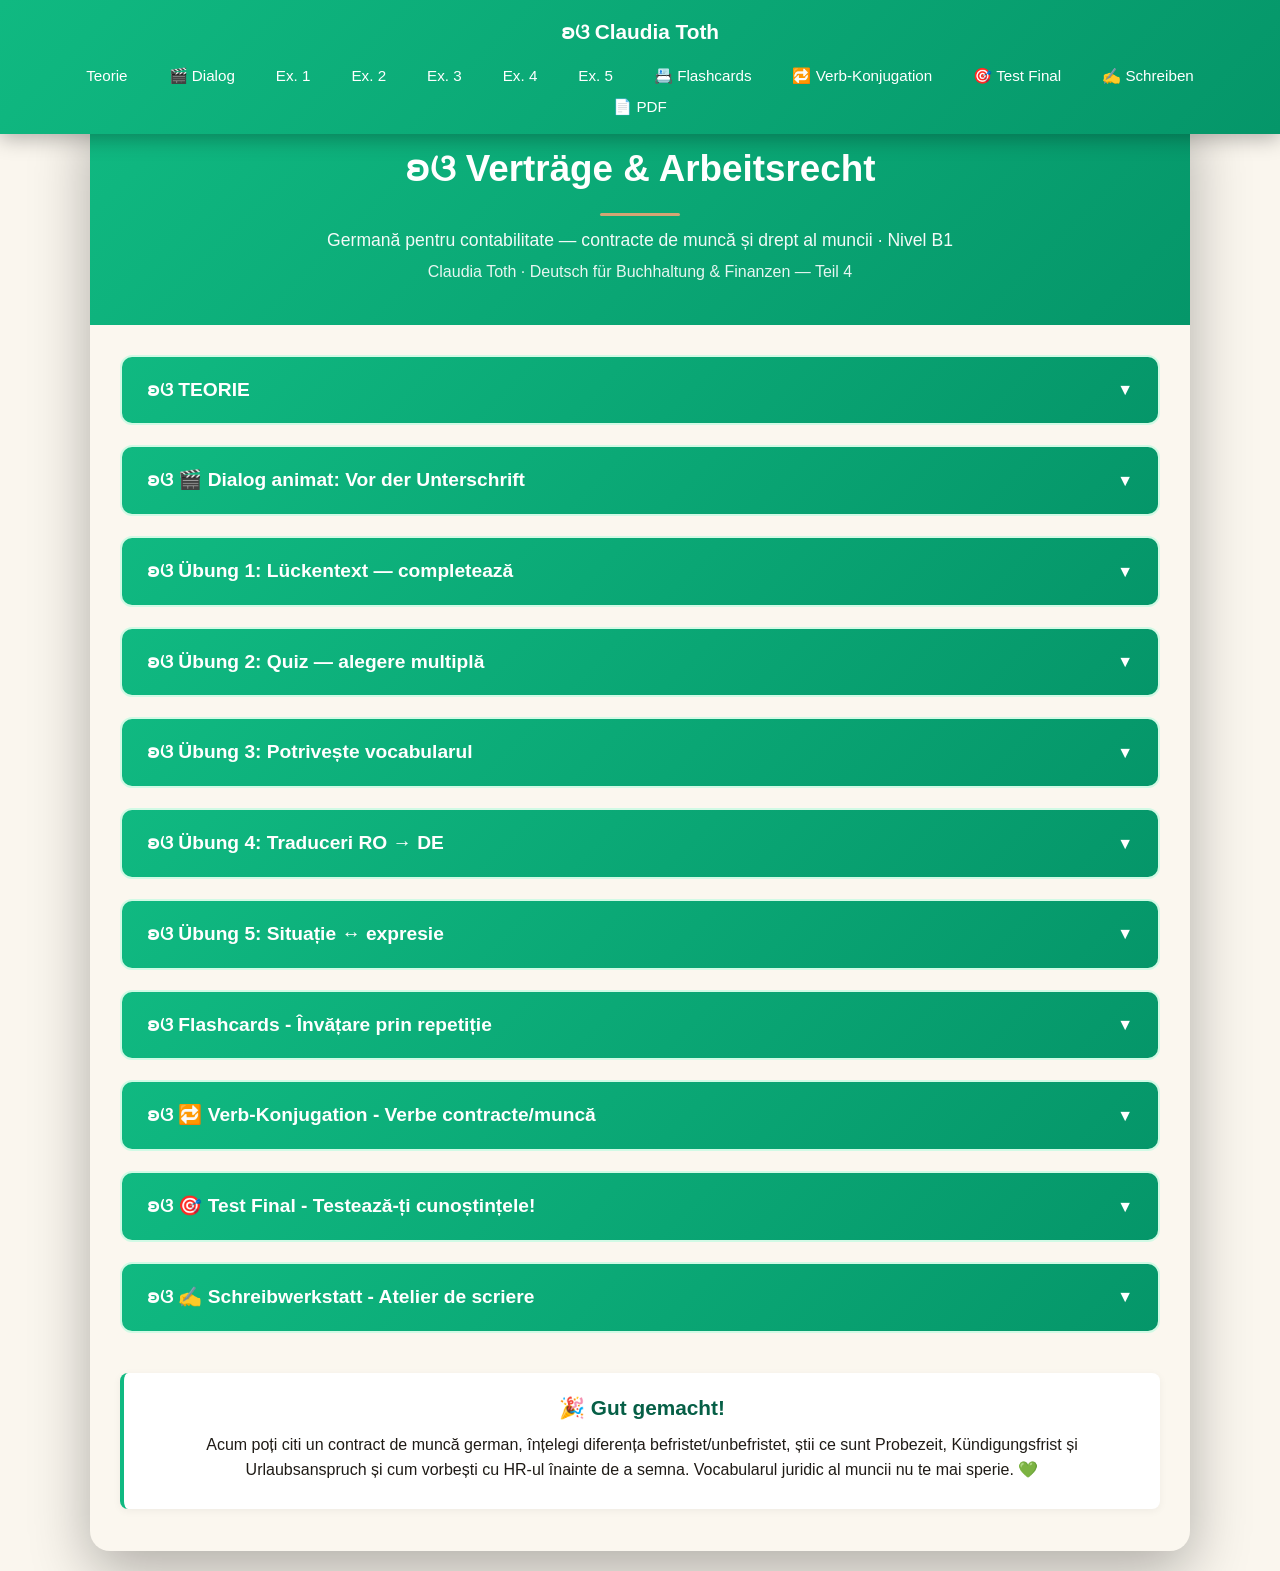
==== commit ce33c167: "Rebrand v2 culori: crem + auriu + emerald (mustar v1 eliminat) + PDF regenerat Co-Authored-By: Claud" ====
--- a/index.html
+++ b/index.html
@@ -116,7 +116,7 @@
                     <div class="exercise-instruction">
                         <strong>✍️ Sarcina de scriere:</strong> Scrie un text scurt (aprox. <strong>40-60 de cuvinte</strong>) — descrie contractul tău de muncă din Germania sau întrebările pe care le ai înainte de a semna. Folosește <strong>minimum 6 cuvinte</strong> din lecție.
                     </div>
-                    <div class="theory-box" style="background:#f0fdf4;">
+                    <div class="theory-box" style="background:#FBF7EF;">
                         <h4>💡 Răspunde la întrebările (Leitfragen):</h4>
                         <ul style="margin:6px 0 0 18px; line-height:1.7;">
                             <li>📄 <strong>Ist Ihr Vertrag befristet oder unbefristet?</strong> (Contractul tău e determinat sau nedeterminat?)</li>
@@ -126,10 +126,10 @@
                             <li>👔 <strong>Was möchten Sie fragen, bevor Sie unterschreiben?</strong> (Ce vrei să întrebi înainte de a semna?)</li>
                         </ul>
                     </div>
-                    <div class="theory-box" style="background:#fffbeb; border-left:4px solid #f59e0b;">
+                    <div class="theory-box" style="background:#F5F0E8; border-left:4px solid #D4A574;">
                         <h4>📝 Model (ca să-ți fie mai ușor):</h4>
                         <p class="de" style="color:#065f46;"><em>Morgen unterschreibe ich meinen Arbeitsvertrag. Der Vertrag ist zunächst auf ein Jahr befristet. Die Probezeit dauert sechs Monate. Ich habe 30 Urlaubstage im Jahr und arbeite in Vollzeit. Die Kündigungsfrist ist vier Wochen. Bevor ich unterschreibe, möchte ich fragen: Kann der Vertrag danach verlängert werden?</em></p>
-                        <p class="ro" style="color:#6b7280; font-style:italic;">(Mâine îmi semnez contractul de muncă. Contractul e deocamdată pe perioadă determinată, pe un an. Perioada de probă durează șase luni. Am 30 de zile de concediu pe an și lucrez cu normă întreagă. Termenul de preaviz e patru săptămâni. Înainte să semnez, vreau să întreb: poate fi prelungit contractul după aceea?)</p>
+                        <p class="ro" style="color:#5A5147; font-style:italic;">(Mâine îmi semnez contractul de muncă. Contractul e deocamdată pe perioadă determinată, pe un an. Perioada de probă durează șase luni. Am 30 de zile de concediu pe an și lucrez cu normă întreagă. Termenul de preaviz e patru săptămâni. Înainte să semnez, vreau să întreb: poate fi prelungit contractul după aceea?)</p>
                     </div>
                     <div style="text-align:center; margin-top:22px;">
                         <p style="color:#047857; margin-bottom:14px; font-size:1rem;">Când ești gata, trimite-mi textul tău prin formular. Îl citesc și îți dau feedback personalizat. 🦋</p>
--- a/styles.css
+++ b/styles.css
@@ -11,12 +11,12 @@
 
 body {
     font-family: 'Segoe UI', Tahoma, Geneva, Verdana, sans-serif;
-    background: linear-gradient(135deg, #10b981 0%, #059669 100%);
+    background: #FAF6EE;
     line-height: 1.6;
     padding: 0;
     padding-top: 80px;
     min-height: 100vh;
-    color: #374151;
+    color: #1F1B16;
 }
 
 /* ============================================
@@ -75,7 +75,7 @@
 .container {
     max-width: 1100px;
     margin: 20px auto;
-    background: white;
+    background: #FBF7EF;
     border-radius: 20px;
     box-shadow: 0 20px 60px rgba(0,0,0,0.3);
     overflow: hidden;
@@ -150,7 +150,7 @@
 .section-content {
     display: none;
     padding: 25px;
-    background: #f0fdf4;
+    background: #FBF7EF;
 }
 
 .section-content.active {
@@ -236,7 +236,7 @@
     gap: 12px;
     margin-bottom: 18px;
     padding: 10px 14px;
-    background: #f0fdf4;
+    background: #FBF7EF;
     border-left: 4px solid #10b981;
     border-radius: 6px;
 }
@@ -313,7 +313,7 @@
 }
 
 .example-box .ro {
-    color: #6b7280;
+    color: #5A5147;
     font-size: 0.95rem;
     margin-top: 4px;
 }
@@ -347,7 +347,7 @@
 }
 
 .theory-table tr:nth-child(even) {
-    background: #f0fdf4;
+    background: #FBF7EF;
 }
 
 .theory-table .verb {
@@ -361,7 +361,7 @@
 }
 
 .theory-table .ro-text {
-    color: #6b7280;
+    color: #5A5147;
     font-style: italic;
     font-size: 0.95rem;
 }
@@ -370,12 +370,12 @@
    EXERCIȚII
    ============================================ */
 .exercise-instruction {
-    background: #fffbeb;
-    border-left: 4px solid #f59e0b;
+    background: #F5F0E8;
+    border-left: 4px solid #D4A574;
     padding: 12px 18px;
     margin-bottom: 18px;
     border-radius: 8px;
-    color: #78350f;
+    color: #5A5147;
 }
 
 .exercise-item {
@@ -413,7 +413,7 @@
 }
 
 .input-group label {
-    color: #374151;
+    color: #1F1B16;
     font-size: 1rem;
     line-height: 1.5;
 }
@@ -463,7 +463,7 @@
 }
 
 .mc-option:hover {
-    background: #f0fdf4;
+    background: #FBF7EF;
 }
 
 .mc-option input[type="radio"] {
@@ -545,12 +545,12 @@
 }
 
 .btn-reset {
-    background: #6b7280;
+    background: #5A5147;
     color: white;
 }
 
 .btn-reset:hover {
-    background: #4b5563;
+    background: #433d35;
     transform: translateY(-2px);
     box-shadow: 0 8px 20px rgba(107, 114, 128, 0.4);
 }
@@ -627,7 +627,7 @@
 
 .flashcard .ro {
     font-size: 1.2rem;
-    color: #6b7280;
+    color: #5A5147;
     font-style: italic;
     display: none;
 }
@@ -642,7 +642,7 @@
     bottom: 12px;
     left: 0;
     right: 0;
-    color: #9ca3af;
+    color: #8a8175;
     font-size: 0.85rem;
 }
 
@@ -776,8 +776,8 @@
         -webkit-overflow-scrolling: touch;
         max-width: 100%;
         scrollbar-width: thin;
-        scrollbar-color: #f59e0b #fef3c7;
-        background-image: linear-gradient(to right, transparent calc(100% - 32px), rgba(245, 158, 11, 0.28) 100%);
+        scrollbar-color: #D4A574 #F5F0E8;
+        background-image: linear-gradient(to right, transparent calc(100% - 32px), rgba(212, 165, 116, 0.28) 100%);
         background-attachment: local;
         background-repeat: no-repeat;
     }
@@ -788,12 +788,12 @@
     }
     .theory-table::-webkit-scrollbar-track,
     .grammar-table::-webkit-scrollbar-track {
-        background: #fef3c7;
+        background: #F5F0E8;
         border-radius: 3px;
     }
     .theory-table::-webkit-scrollbar-thumb,
     .grammar-table::-webkit-scrollbar-thumb {
-        background: #f59e0b;
+        background: #D4A574;
         border-radius: 3px;
     }
 
@@ -801,15 +801,15 @@
     .grammar-table::before {
         content: '👈 Glisează lateral pentru toate coloanele 👉';
         display: block;
-        background: #fef3c7;
-        color: #92400e;
+        background: #F5F0E8;
+        color: #5A5147;
         padding: 6px 10px;
         font-size: 0.72rem;
         text-align: center;
         font-style: italic;
         border-radius: 6px 6px 0 0;
         white-space: nowrap;
-        border-bottom: 1px solid #f59e0b;
+        border-bottom: 1px solid #D4A574;
         position: sticky;
         left: 0;
     }
@@ -828,14 +828,14 @@
    ============================================ */
 .ro-translation {
     display: inline-block;
-    color: #6b7280;
+    color: #5A5147;
     font-style: italic;
     font-size: 0.88rem;
     font-weight: normal;
     line-height: 1.4;
     margin-top: 4px;
     padding-left: 8px;
-    border-left: 2px solid #fcd34d;
+    border-left: 2px solid #D4A574;
 }
 
 /* ============================================
@@ -858,7 +858,7 @@
 }
 
 .test-intro p {
-    color: #374151;
+    color: #1F1B16;
     margin-bottom: 15px;
 }
 
@@ -872,7 +872,7 @@
 
 .test-info-list li {
     padding: 8px 0;
-    color: #374151;
+    color: #1F1B16;
 }
 
 .btn-large {
@@ -921,7 +921,7 @@
 
 /* Întrebarea curentă */
 .test-question {
-    background: #f0fdf4;
+    background: #FBF7EF;
     padding: 25px;
     border-radius: 10px;
     margin-bottom: 20px;
@@ -937,35 +937,35 @@
 
 .test-question-content {
     font-size: 1.15rem;
-    color: #374151;
+    color: #1F1B16;
     line-height: 1.8;
     margin-bottom: 12px;
 }
 
 .test-blank {
-    background: #fef3c7;
+    background: #F5F0E8;
     padding: 4px 16px;
     border-radius: 6px;
-    border: 2px dashed #f59e0b;
-    color: #78350f;
+    border: 2px dashed #D4A574;
+    color: #5A5147;
     font-weight: bold;
     margin-right: 8px;
 }
 
 .test-translation {
     display: block;
-    color: #6b7280;
+    color: #5A5147;
     font-style: italic;
     margin: 10px 0;
     font-size: 0.95rem;
 }
 
 .test-ro-text {
-    background: #fff7ed;
+    background: #F5F0E8;
     padding: 15px;
     border-radius: 8px;
-    border-left: 4px solid #f59e0b;
-    color: #78350f;
+    border-left: 4px solid #D4A574;
+    color: #5A5147;
     font-weight: 500;
 }
 
@@ -1002,7 +1002,7 @@
 
 .test-mc .mc-option:hover {
     border-color: #10b981;
-    background: #f0fdf4;
+    background: #FBF7EF;
 }
 
 /* Controale wizard */
@@ -1015,12 +1015,12 @@
 }
 
 .btn-secondary {
-    background: #6b7280;
+    background: #5A5147;
     color: white;
 }
 
 .btn-secondary:hover {
-    background: #4b5563;
+    background: #433d35;
     transform: translateY(-2px);
     box-shadow: 0 4px 12px rgba(107, 114, 128, 0.4);
 }
@@ -1034,13 +1034,13 @@
 
 /* Buton ÎNAPOI LA TEORIE */
 .btn-back {
-    background: linear-gradient(135deg, #6366f1 0%, #4f46e5 100%);
+    background: linear-gradient(135deg, #5A5147 0%, #433d35 100%);
     color: white;
 }
 
 .btn-back:hover {
     transform: translateY(-2px);
-    box-shadow: 0 8px 20px rgba(99, 102, 241, 0.4);
+    box-shadow: 0 8px 20px rgba(90, 81, 71, 0.4);
 }
 
 .test-back-top {
@@ -1117,7 +1117,7 @@
 
 /* Stats categorii */
 .test-stats {
-    background: #f0fdf4;
+    background: #FBF7EF;
     padding: 20px;
     border-radius: 10px;
     margin-bottom: 20px;
@@ -1137,7 +1137,7 @@
 .test-stats li {
     padding: 8px 0;
     border-bottom: 1px solid #d1fae5;
-    color: #374151;
+    color: #1F1B16;
 }
 
 .test-stats li:last-child {
@@ -1244,7 +1244,7 @@
 
 .dm-tile {
     padding: 10px 14px;
-    background: #f0fdf4;
+    background: #FBF7EF;
     border: 2px solid #d1fae5;
     border-radius: 8px;
     cursor: pointer;
@@ -1261,9 +1261,9 @@
 }
 
 .dm-tile.dm-selected {
-    background: #fef3c7;
-    border-color: #f59e0b;
-    color: #78350f;
+    background: #F5F0E8;
+    border-color: #D4A574;
+    color: #5A5147;
 }
 
 .dm-tile.dm-correct {
@@ -1285,11 +1285,11 @@
     text-align: center;
     margin-top: 12px;
     padding: 10px;
-    background: #fffbeb;
-    border-radius: 8px;
-    color: #78350f;
+    background: #F5F0E8;
+    border-radius: 8px;
+    color: #5A5147;
     font-weight: 600;
-    border-left: 4px solid #f59e0b;
+    border-left: 4px solid #D4A574;
 }
 
 @keyframes shake {
@@ -1315,7 +1315,7 @@
 
 .sort-tile {
     padding: 8px 14px;
-    background: #f0fdf4;
+    background: #FBF7EF;
     border: 2px solid #d1fae5;
     border-radius: 8px;
     cursor: pointer;
@@ -1331,9 +1331,9 @@
 }
 
 .sort-tile.sort-selected {
-    background: #fef3c7;
-    border-color: #f59e0b;
-    color: #78350f;
+    background: #F5F0E8;
+    border-color: #D4A574;
+    color: #5A5147;
 }
 
 .sort-tile.sort-wrong {
@@ -1369,7 +1369,7 @@
 
 .sort-col:hover {
     border-color: #10b981;
-    background: #f0fdf4;
+    background: #FBF7EF;
 }
 
 .sort-col-title {
@@ -1406,8 +1406,8 @@
 .satzbau-answer {
     min-height: 50px;
     padding: 12px;
-    background: #fffbeb;
-    border: 2px dashed #f59e0b;
+    background: #F5F0E8;
+    border: 2px dashed #D4A574;
     border-radius: 8px;
     margin: 8px 0;
     display: flex;
@@ -1417,7 +1417,7 @@
 }
 
 .satzbau-answer-placeholder {
-    color: #9ca3af;
+    color: #8a8175;
     font-style: italic;
     font-size: 0.95rem;
 }
@@ -1427,7 +1427,7 @@
     flex-wrap: wrap;
     gap: 8px;
     padding: 10px;
-    background: #f0fdf4;
+    background: #FBF7EF;
     border-radius: 8px;
     margin-top: 8px;
 }
@@ -1510,18 +1510,18 @@
     border-radius: 8px;
     cursor: pointer;
     transition: all 0.2s;
-    color: #374151;
+    color: #1F1B16;
 }
 
 .mistake-opt:hover {
     border-color: #10b981;
-    background: #f0fdf4;
+    background: #FBF7EF;
 }
 
 .mistake-opt.mistake-picked {
-    border-color: #f59e0b;
-    background: #fef3c7;
-    color: #78350f;
+    border-color: #D4A574;
+    background: #F5F0E8;
+    color: #5A5147;
     font-weight: 600;
 }
 
@@ -1560,7 +1560,7 @@
     size: A4;
     margin: 18mm 14mm 22mm 14mm;
     @bottom-left { content: "ʚଓ © 2026 Claudia Toth"; font-size: 9pt; color: #065f46; }
-    @bottom-right { content: "pag. " counter(page) " / " counter(pages); font-size: 9pt; color: #6b7280; }
+    @bottom-right { content: "pag. " counter(page) " / " counter(pages); font-size: 9pt; color: #5A5147; }
 }
 
 @media print {
@@ -1628,7 +1628,7 @@
 }
 .cast-card .detail {
     font-size: 0.65rem;
-    color: #6b7280;
+    color: #5A5147;
     line-height: 1.2;
     margin-top: 2px;
 }
@@ -1640,8 +1640,8 @@
 /* Avatar 44×56px (NU dimensiune nativă!) — adăugat în template 28 mai 2026 */
 /* după bug raportat de Claudia pe A2 L2 (andreeas-diplom) */
 .andreea-note {
-    background: #fffbeb;
-    border-left: 4px solid #f59e0b;
+    background: #F5F0E8;
+    border-left: 4px solid #D4A574;
     border-radius: 0 8px 8px 0;
     padding: 12px 16px;
     margin: 14px 0;
@@ -1660,7 +1660,7 @@
 }
 .andreea-note-content .speaker {
     font-weight: 700;
-    color: #92400e;
+    color: #5A5147;
     font-size: 0.85rem;
     margin-bottom: 4px;
 }
@@ -1668,7 +1668,7 @@
     content: "💚 ";
 }
 .andreea-note-content .text {
-    color: #78350f;
+    color: #5A5147;
     font-size: 0.92rem;
     font-style: italic;
     line-height: 1.55;
@@ -1703,7 +1703,7 @@
     border-bottom: none;
 }
 .grammar-table tr:nth-child(even) {
-    background: #f0fdf4;
+    background: #FBF7EF;
 }
 
 /* ===== REGULA 14 PATCH â€” touch scroll mobile (fix raportat 31 mai 2026) ===== */
@@ -1729,8 +1729,8 @@
    DIALOG ANIMAT (motor Pflege) — Andreea ↔ Annette
    ============================================ */
 .animated-dialog { background: white; border-radius: 16px; padding: 20px; margin: 16px 0; box-shadow: 0 4px 18px rgba(6, 95, 70, 0.1); }
-.dialog-context { background: #f0fdf4; border-left: 4px solid #10b981; padding: 10px 14px; border-radius: 6px; color: #065f46; font-size: 0.9rem; margin-bottom: 18px; }
-.stage-container { background: linear-gradient(135deg, #f0fdf4 0%, #ecfdf5 100%); border-radius: 12px; padding: 24px 16px; margin: 14px 0; }
+.dialog-context { background: #FBF7EF; border-left: 4px solid #10b981; padding: 10px 14px; border-radius: 6px; color: #065f46; font-size: 0.9rem; margin-bottom: 18px; }
+.stage-container { background: linear-gradient(135deg, #FBF7EF 0%, #ecfdf5 100%); border-radius: 12px; padding: 24px 16px; margin: 14px 0; }
 .stage { display: grid; grid-template-columns: 1fr 1fr; gap: 24px; align-items: start; }
 .character-wrapper { display: flex; flex-direction: column; align-items: center; position: relative; transition: all 0.3s; opacity: 0.55; }
 .character-wrapper.speaking { opacity: 1; transform: scale(1.05); }
@@ -1746,7 +1746,7 @@
 .speech-bubble .bubble-de, .speech-bubble .bubble-ro { transition: opacity 0.18s ease; }
 .speech-bubble.text-fading .bubble-de, .speech-bubble.text-fading .bubble-ro { opacity: 0.15; }
 .bubble-de { color: #065f46; font-weight: 600; font-size: 0.95rem; margin-bottom: 6px; line-height: 1.4; }
-.bubble-ro { color: #6b7280; font-style: italic; font-size: 0.85rem; line-height: 1.4; }
+.bubble-ro { color: #5A5147; font-style: italic; font-size: 0.85rem; line-height: 1.4; }
 .dialog-controls { display: flex; justify-content: center; gap: 10px; margin: 16px 0 10px; flex-wrap: wrap; }
 .btn-dialog { background: linear-gradient(135deg, #10b981 0%, #059669 100%); color: white; border: none; padding: 10px 18px; border-radius: 8px; cursor: pointer; font-size: 0.92rem; font-weight: 600; transition: all 0.2s; font-family: inherit; }
 .btn-dialog:hover:not(:disabled) { transform: translateY(-2px); box-shadow: 0 4px 12px rgba(16, 185, 129, 0.3); }
@@ -1755,20 +1755,20 @@
 .progress-bar { height: 8px; background: #e5e7eb; border-radius: 4px; overflow: hidden; margin-bottom: 6px; }
 .progress-fill { height: 100%; background: linear-gradient(135deg, #10b981 0%, #059669 100%); transition: width 0.3s ease-out; width: 0%; }
 .progress-text { color: #065f46; font-size: 0.85rem; font-weight: 600; }
-.transcript-details { margin-top: 16px; background: #f0fdf4; border-radius: 8px; padding: 10px 14px; }
+.transcript-details { margin-top: 16px; background: #FBF7EF; border-radius: 8px; padding: 10px 14px; }
 .transcript-details summary { color: #065f46; font-weight: 600; cursor: pointer; padding: 4px 0; }
 .transcript-list { margin-top: 10px; }
 .reply-item { background: white; border-left: 4px solid #d1d5db; padding: 10px 12px; border-radius: 6px; margin-bottom: 8px; transition: all 0.3s; }
-.reply-item.active { border-left-color: #10b981; background: #f0fdf4; transform: translateX(4px); }
+.reply-item.active { border-left-color: #10b981; background: #FBF7EF; transform: translateX(4px); }
 .reply-header { display: flex; align-items: center; gap: 10px; margin-bottom: 6px; }
-.reply-num { color: #6b7280; font-size: 0.85rem; font-weight: 700; }
+.reply-num { color: #5A5147; font-size: 0.85rem; font-weight: 700; }
 .reply-speaker { color: #065f46; font-weight: 600; font-size: 0.88rem; flex: 1; }
 .speaker-andreea { color: #047857; }
 .speaker-annette { color: #a21caf; }
 .btn-replay-reply { background: #ecfdf5; border: 1px solid #10b981; color: #065f46; border-radius: 6px; padding: 3px 8px; cursor: pointer; font-size: 0.8rem; }
 .btn-replay-reply:hover { background: #d1fae5; }
 .reply-de { color: #065f46; font-weight: 600; font-size: 0.92rem; line-height: 1.45; }
-.reply-ro { color: #6b7280; font-style: italic; font-size: 0.85rem; margin-top: 2px; }
+.reply-ro { color: #5A5147; font-style: italic; font-size: 0.85rem; margin-top: 2px; }
 @media (max-width: 768px) {
     .stage { grid-template-columns: 1fr; gap: 32px; }
 }
@@ -1791,4 +1791,16 @@
 
 /* ===== Herr Berger — avatar emoji (Personalleiter / contracte) ===== */
 .berger-avatar { background: linear-gradient(135deg, #dbeafe 0%, #bfdbfe 100%); font-size: 44px; }
-.speaker-berger { color: #1d4ed8; }+.speaker-berger { color: #1d4ed8; }
+
+/* ===== BRAND v2 — linie aurie 80x3px sub h1 (rebrand iunie 2026) ===== */
+.header h1 { position: relative; }
+.header h1::after {
+    content: "";
+    display: block;
+    width: 80px;
+    height: 3px;
+    background: #D4A574;
+    margin: 14px auto 0;
+    border-radius: 2px;
+}
